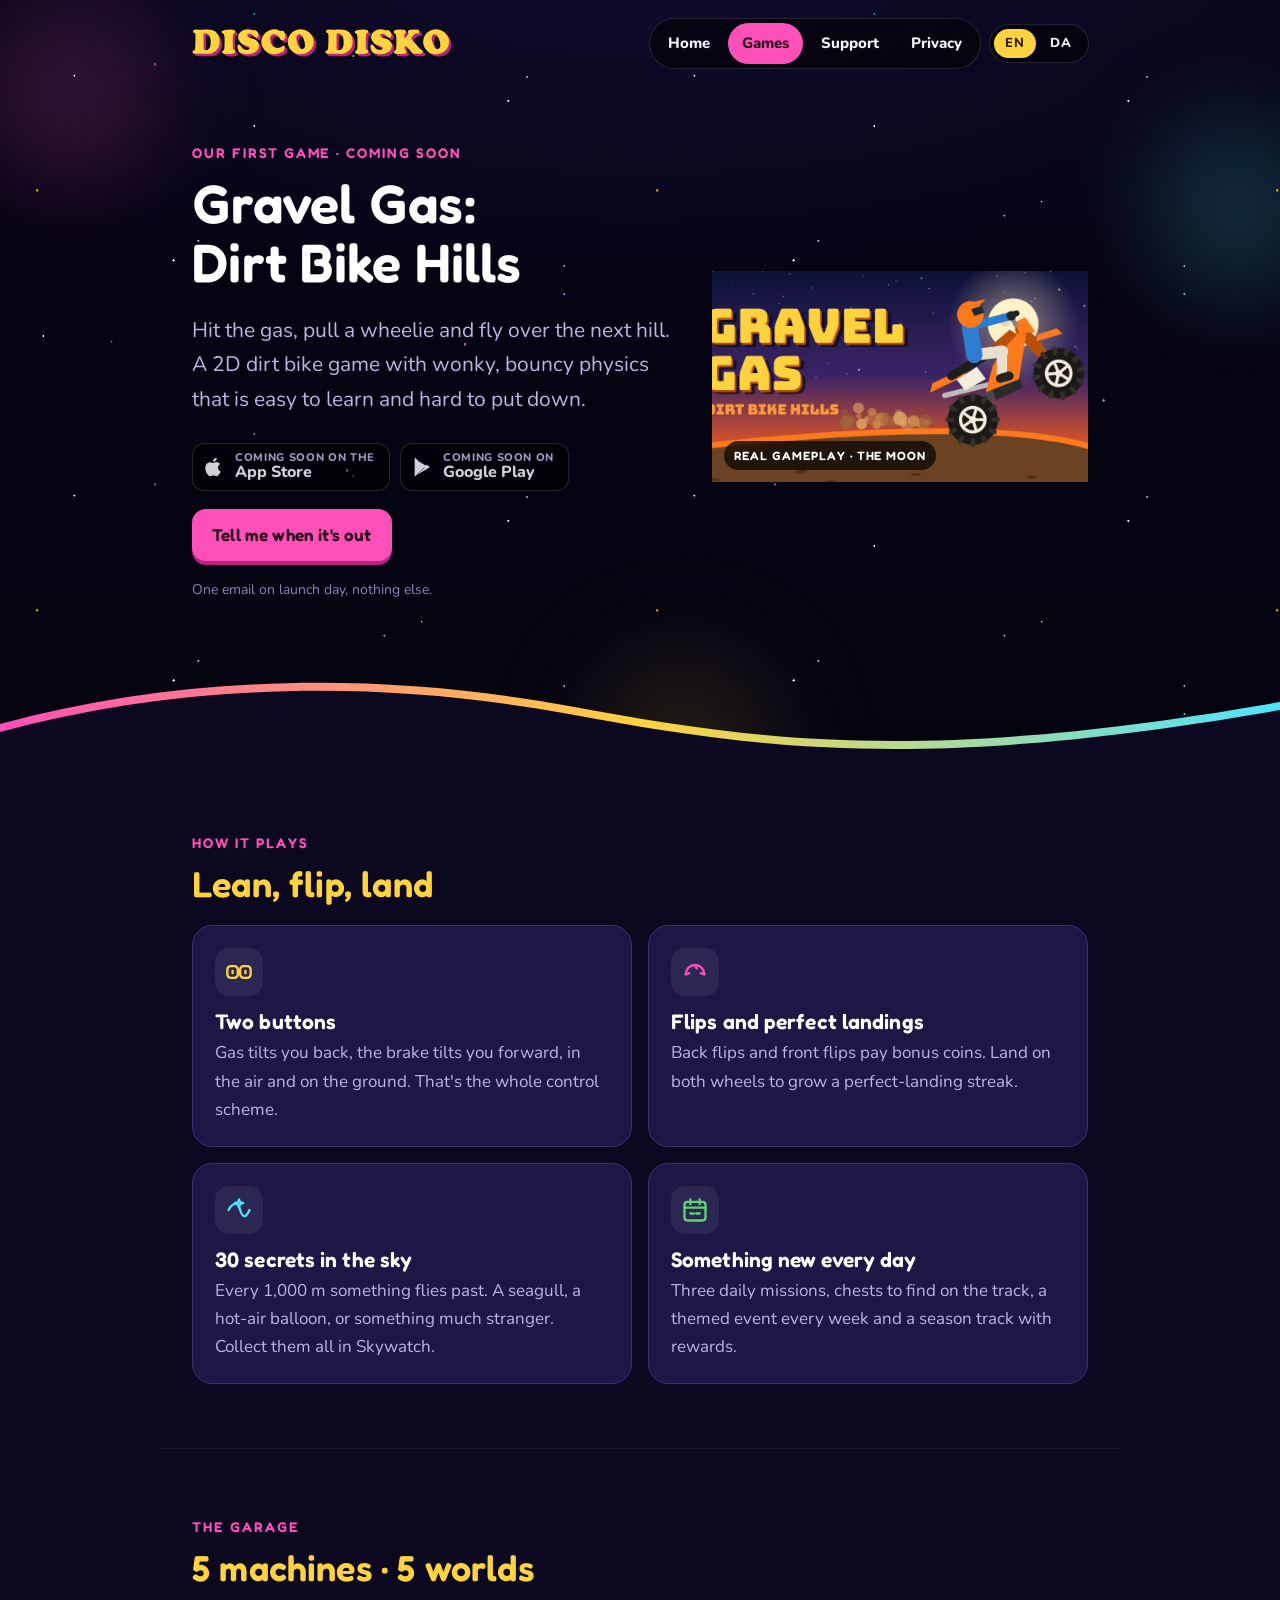
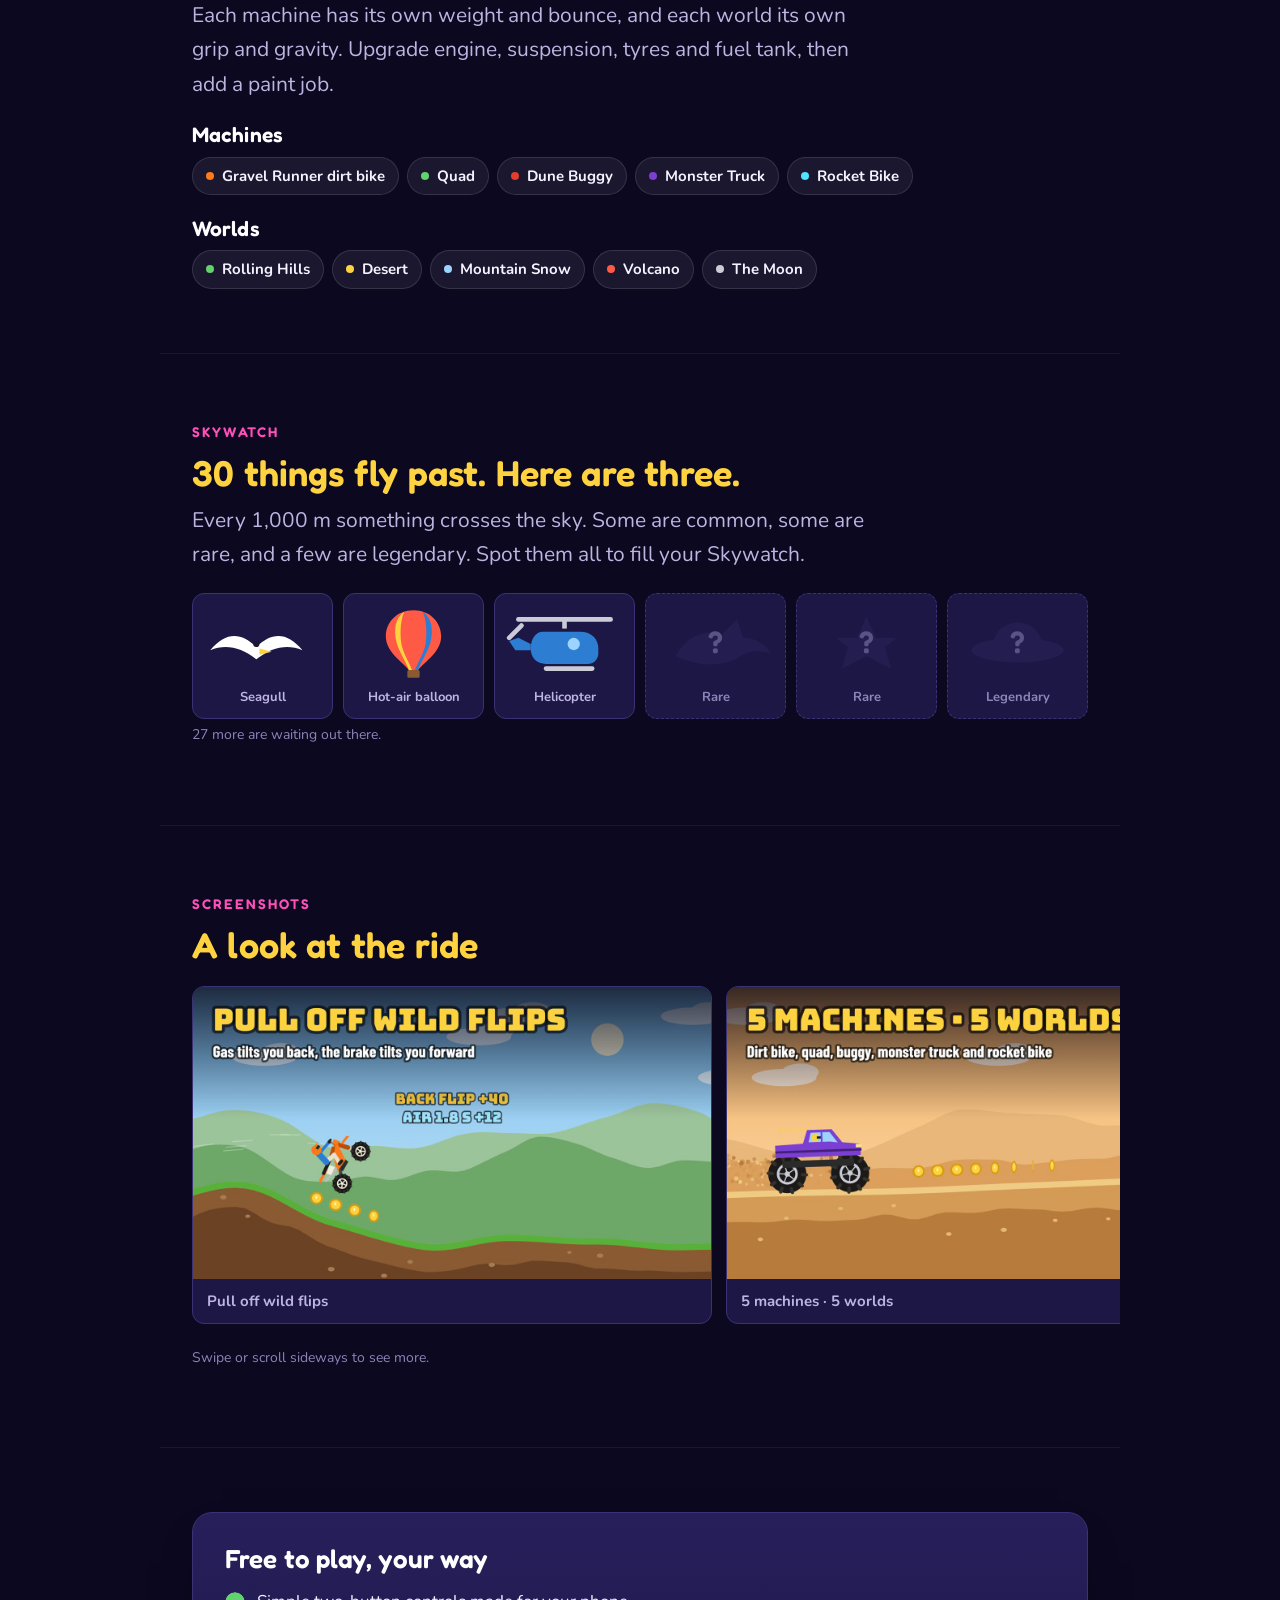
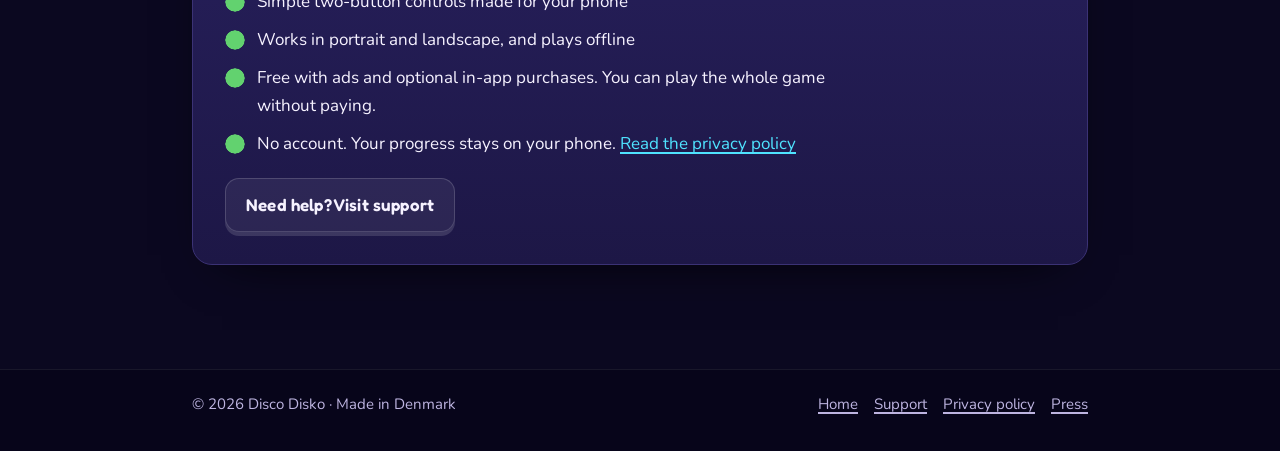
==== gravelgas/index.html @ 2b479f27 "Site: studio-wide Support and Privacy pages listing every game; Gravel Gas pages marked as the game'" ====
<!doctype html>
<html lang="en" class="no-js">
<head>
<meta charset="utf-8">
<meta name="viewport" content="width=device-width,initial-scale=1,viewport-fit=cover">
<title data-en="Gravel Gas: Dirt Bike Hills · Disco Disko" data-da="Grusgas: Motocross på bakker · Disco Disko">Gravel Gas: Dirt Bike Hills · Disco Disko</title>
<meta name="description" content="Gravel Gas is a 2D dirt bike game for phones: wheelies, flips, five machines, five worlds and 30 secrets in the sky. Coming soon to the App Store and Google Play.">
<link rel="canonical" href="https://discodisko.com/gravelgas/">
<link rel="alternate" hreflang="en" href="https://discodisko.com/gravelgas/">
<link rel="alternate" hreflang="da" href="https://discodisko.com/gravelgas/?lang=da">
<link rel="alternate" hreflang="x-default" href="https://discodisko.com/gravelgas/">
<meta name="theme-color" content="#0b0820">
<meta property="og:type" content="website">
<meta property="og:title" content="Gravel Gas: Dirt Bike Hills">
<meta property="og:description" content="Wheelies, flips and wild rides. A 2D dirt bike game for your phone by Disco Disko.">
<meta property="og:image" content="https://discodisko.com/og.jpg">
<meta property="og:image:width" content="1200">
<meta property="og:image:height" content="630">
<meta name="twitter:card" content="summary_large_image">
<meta property="og:url" content="https://discodisko.com/gravelgas/">
<link rel="icon" href="../favicon.svg" type="image/svg+xml">
<link rel="icon" href="../favicon-32.png" sizes="32x32" type="image/png">
<link rel="apple-touch-icon" href="../apple-touch-icon.png">
<link rel="manifest" href="../site.webmanifest">
<link rel="stylesheet" href="../fonts.css?v=20261104A">
<link rel="stylesheet" href="../style.css?v=20261104A">
<script>document.documentElement.className='js'</script>
<script type="application/ld+json">{"@context":"https://schema.org","@type":"VideoGame","name":"Gravel Gas: Dirt Bike Hills","alternateName":"Grusgas: Motocross på bakker","url":"https://discodisko.com/gravelgas/","image":"https://discodisko.com/gravelgas/feature.jpg","description":"A 2D dirt bike game for phones: wheelies, flips, five machines, five worlds and 30 secrets in the sky.","genre":["Racing","Casual"],"gamePlatform":["iOS","Android"],"applicationCategory":"Game","operatingSystem":"iOS, Android","inLanguage":["en","da"],"author":{"@type":"Organization","name":"Disco Disko","url":"https://discodisko.com/"},"offers":{"@type":"Offer","price":"0","priceCurrency":"USD","availability":"https://schema.org/PreOrder"}}</script>
</head>
<body>
<a class="skip" href="#main"><span data-lang-section="en">Skip to content</span><span data-lang-section="da" lang="da">Spring til indhold</span></a>

<header class="sky">
  <div class="spots" aria-hidden="true"><i></i><i></i><i></i></div>
  <div class="top">
    <div class="wrap">
      <a class="brand" href="../"><img src="../logo.svg" alt="Disco Disko" width="729" height="78"></a>
      <div class="navs">
        <nav class="menu" aria-label="Main">
          <a href="../"><span data-lang-section="en">Home</span><span data-lang-section="da" lang="da">Forside</span></a>
          <a href="../#games" aria-current="page"><span data-lang-section="en">Games</span><span data-lang-section="da" lang="da">Spil</span></a>
          <a href="../support/"><span data-lang-section="en">Support</span><span data-lang-section="da" lang="da">Hjælp</span></a>
          <a href="../privacy/"><span data-lang-section="en">Privacy</span><span data-lang-section="da" lang="da">Privatliv</span></a>
        </nav>
        <nav class="lang" aria-label="Language"><a href="#en" data-lang="en" hreflang="en">EN</a><a href="#da" data-lang="da" hreflang="da">DA</a></nav>
      </div>
    </div>
  </div>

  <div class="wrap hero game">
    <div>
      <div data-lang-section="en">
        <span class="kicker">Our first game · coming soon</span>
        <h1>Gravel Gas: Dirt Bike Hills</h1>
        <p class="lead">Hit the gas, pull a wheelie and fly over the next hill. A 2D dirt bike game with wonky, bouncy physics that is easy to learn and hard to put down.</p>
        <div class="stores">
          <!-- When the store pages exist, turn these into links: <a class="store" href="https://apps.apple.com/app/id…"> and
               <a class="store" href="https://play.google.com/store/apps/details?id=…">, and change the small text to "Download on the" / "Get it on". -->
          <span class="store" aria-disabled="true"><svg viewBox="0 0 24 24" aria-hidden="true"><path d="M16.4 12.6c0-2.6 2.1-3.8 2.2-3.9-1.2-1.8-3.1-2-3.7-2-1.6-.2-3.1.9-3.9.9-.8 0-2-.9-3.4-.9-1.7 0-3.3 1-4.2 2.6-1.8 3.1-.5 7.8 1.3 10.3.9 1.2 1.9 2.6 3.2 2.6 1.3-.1 1.8-.8 3.4-.8s2 .8 3.4.8 2.3-1.3 3.1-2.5c1-1.4 1.4-2.8 1.4-2.9-.1 0-2.8-1.1-2.8-4.2zM13.9 5c.7-.9 1.2-2 1-3.2-1 0-2.2.7-2.9 1.5-.6.7-1.2 1.9-1.1 3 1.1.1 2.3-.6 3-1.3z"/></svg><span><small>Coming soon on the</small>App Store</span></span>
          <span class="store" aria-disabled="true"><svg viewBox="0 0 24 24" aria-hidden="true"><path d="M4 2.6v18.8c0 .5.5.8.9.5l9.8-9.4L4.9 2.1c-.4-.3-.9 0-.9.5zm12.4 8.1L6.9 4.9l8.1 7.8-8.1 7.8 9.5-5.8 3.2-1.9c.6-.4.6-1.2 0-1.6l-3.2-1.9z"/></svg><span><small>Coming soon on</small>Google Play</span></span>
        </div>
        <p class="actions" style="margin-top:18px"><a class="btn" href="mailto:contact@discodisko.com?subject=Tell%20me%20when%20Gravel%20Gas%20is%20out&amp;body=Hi%20Disco%20Disko%2C%0A%0APlease%20send%20me%20one%20email%20when%20Gravel%20Gas%20is%20in%20the%20App%20Store%20or%20on%20Google%20Play.%0A%0AI%20play%20on%3A%20iPhone%20%2F%20Android">Tell me when it's out</a></p>
        <p class="hint">One email on launch day, nothing else.</p>
      </div>
      <div data-lang-section="da" lang="da">
        <span class="kicker">Vores første spil · kommer snart</span>
        <h1>Grusgas: Motocross på bakker</h1>
        <p class="lead">Giv gas, træk en wheelie, og flyv over den næste bakke. Et 2D-motocrossspil med skæv, hoppende fysik, der er let at lære og svært at lægge fra sig.</p>
        <div class="stores">
          <span class="store" aria-disabled="true"><svg viewBox="0 0 24 24" aria-hidden="true"><path d="M16.4 12.6c0-2.6 2.1-3.8 2.2-3.9-1.2-1.8-3.1-2-3.7-2-1.6-.2-3.1.9-3.9.9-.8 0-2-.9-3.4-.9-1.7 0-3.3 1-4.2 2.6-1.8 3.1-.5 7.8 1.3 10.3.9 1.2 1.9 2.6 3.2 2.6 1.3-.1 1.8-.8 3.4-.8s2 .8 3.4.8 2.3-1.3 3.1-2.5c1-1.4 1.4-2.8 1.4-2.9-.1 0-2.8-1.1-2.8-4.2zM13.9 5c.7-.9 1.2-2 1-3.2-1 0-2.2.7-2.9 1.5-.6.7-1.2 1.9-1.1 3 1.1.1 2.3-.6 3-1.3z"/></svg><span><small>Kommer snart i</small>App Store</span></span>
          <span class="store" aria-disabled="true"><svg viewBox="0 0 24 24" aria-hidden="true"><path d="M4 2.6v18.8c0 .5.5.8.9.5l9.8-9.4L4.9 2.1c-.4-.3-.9 0-.9.5zm12.4 8.1L6.9 4.9l8.1 7.8-8.1 7.8 9.5-5.8 3.2-1.9c.6-.4.6-1.2 0-1.6l-3.2-1.9z"/></svg><span><small>Kommer snart på</small>Google Play</span></span>
        </div>
        <p class="actions" style="margin-top:18px"><a class="btn" href="mailto:contact@discodisko.com?subject=Giv%20mig%20besked%2C%20n%C3%A5r%20Grusgas%20udkommer&amp;body=Hej%20Disco%20Disko%0A%0ASend%20mig%20gerne%20%C3%A9n%20mail%2C%20n%C3%A5r%20Grusgas%20er%20i%20App%20Store%20eller%20p%C3%A5%20Google%20Play.%0A%0AJeg%20spiller%20p%C3%A5%3A%20iPhone%20%2F%20Android">Giv mig besked, når det udkommer</a></p>
        <p class="hint">Én mail på udgivelsesdagen, ikke andet.</p>
      </div>
    </div>
    <div class="clip">
      <video class="art" autoplay muted loop playsinline preload="metadata" poster="feature.jpg" width="854" height="480" aria-label="Gameplay clip: the dirt bike jumps off a moon crater, does a back flip and lands on both wheels">
        <source src="flip.mp4" type="video/mp4">
        <img class="art" src="feature.jpg" alt="A rider on an orange dirt bike pulls a wheelie over a hill at dusk, with a full moon behind" width="1024" height="500">
      </video>
      <span class="clip-tag"><span data-lang-section="en">Real gameplay · the Moon</span><span data-lang-section="da" lang="da">Rigtigt spil · Månen</span></span>
    </div>
  </div>

  <svg class="hills" viewBox="0 0 1440 120" preserveAspectRatio="none" aria-hidden="true" focusable="false">
    <defs><linearGradient id="rim" x1="0" x2="1"><stop offset="0" stop-color="#ff4fb8"/><stop offset=".5" stop-color="#ffd23f"/><stop offset="1" stop-color="#4fe3ff"/></linearGradient></defs>
    <path d="M0 78C200 30 420 24 640 60S1040 118 1440 56V120H0Z" fill="url(#rim)"/>
    <path d="M0 86C200 38 420 32 640 68S1040 126 1440 64V120H0Z" fill="#0b0820"/>
  </svg>
</header>

<main id="main">
<!-- ===================== ENGLISH ===================== -->
<div data-lang-section="en">
  <section class="block wrap" aria-labelledby="how">
    <span class="kicker">How it plays</span>
    <h2 id="how">Lean, flip, land</h2>
    <div class="grid2">
      <div class="tile">
        <div class="ico" style="color:var(--gold)"><svg viewBox="0 0 24 24" fill="none" stroke="currentColor" stroke-width="2" stroke-linecap="round" stroke-linejoin="round" aria-hidden="true"><rect x="2" y="7" width="9" height="10" rx="3"/><rect x="13" y="7" width="9" height="10" rx="3"/><path d="M6.5 11v2M17.5 11v2"/></svg></div>
        <h3>Two buttons</h3>
        <p>Gas tilts you back, the brake tilts you forward, in the air and on the ground. That's the whole control scheme.</p>
      </div>
      <div class="tile">
        <div class="ico" style="color:var(--pink)"><svg viewBox="0 0 24 24" fill="none" stroke="currentColor" stroke-width="2" stroke-linecap="round" stroke-linejoin="round" aria-hidden="true"><path d="M4 14a8 8 0 1 1 16 0"/><path d="M20 14l-3-1M4 14l3-1"/><path d="M12 6l1.5 3"/></svg></div>
        <h3>Flips and perfect landings</h3>
        <p>Back flips and front flips pay bonus coins. Land on both wheels to grow a perfect-landing streak.</p>
      </div>
      <div class="tile">
        <div class="ico" style="color:var(--cyan)"><svg viewBox="0 0 24 24" fill="none" stroke="currentColor" stroke-width="2" stroke-linecap="round" stroke-linejoin="round" aria-hidden="true"><path d="M3 12c4-7 8-7 10 0s5 7 8 0"/><path d="M12 3l1 2.5L15.5 6 13 7l-1 2.5L11 7 8.5 6 11 5.5z"/></svg></div>
        <h3>30 secrets in the sky</h3>
        <p>Every 1,000 m something flies past. A seagull, a hot-air balloon, or something much stranger. Collect them all in Skywatch.</p>
      </div>
      <div class="tile">
        <div class="ico" style="color:var(--lime)"><svg viewBox="0 0 24 24" fill="none" stroke="currentColor" stroke-width="2" stroke-linecap="round" stroke-linejoin="round" aria-hidden="true"><rect x="3" y="5" width="18" height="16" rx="2.5"/><path d="M3 10h18M8 3v4M16 3v4M8 15h3M13 15h3"/></svg></div>
        <h3>Something new every day</h3>
        <p>Three daily missions, chests to find on the track, a themed event every week and a season track with rewards.</p>
      </div>
    </div>
  </section>

  <section class="block wrap" aria-labelledby="garage">
    <span class="kicker">The garage</span>
    <h2 id="garage">5 machines · 5 worlds</h2>
    <p class="lead" style="margin-top:10px">Each machine has its own weight and bounce, and each world its own grip and gravity. Upgrade engine, suspension, tyres and fuel tank, then add a paint job.</p>
    <h3 style="margin-top:22px">Machines</h3>
    <ul class="chips">
      <li style="--c:var(--orange)">Gravel Runner dirt bike</li><li style="--c:var(--lime)">Quad</li><li style="--c:#e23d2d">Dune Buggy</li><li style="--c:#7b3fd1">Monster Truck</li><li style="--c:var(--cyan)">Rocket Bike</li>
    </ul>
    <h3 style="margin-top:22px">Worlds</h3>
    <ul class="chips">
      <li style="--c:var(--lime)">Rolling Hills</li><li style="--c:var(--gold)">Desert</li><li style="--c:#9cd3ff">Mountain Snow</li><li style="--c:#ff5a46">Volcano</li><li style="--c:#c9ccd6">The Moon</li>
    </ul>
  </section>

  <section class="block wrap" aria-labelledby="skywatch">
    <span class="kicker">Skywatch</span>
    <h2 id="skywatch">30 things fly past. Here are three.</h2>
    <p class="lead" style="margin-top:10px">Every 1,000 m something crosses the sky. Some are common, some are rare, and a few are legendary. Spot them all to fill your Skywatch.</p>
    <div class="sky-row"><div class="sky-card"><svg viewBox="0 0 80 50" aria-hidden="true"><path d="M6 30c10-12 20-12 30-2 10-10 20-10 30 2-10-4-20-2-30 6-10-8-20-10-30-6z" fill="#fff"/><circle cx="36" cy="26" r="2" fill="#1a1733"/><path d="M38 29l8 2-8 2z" fill="#ffd23f"/></svg>Seagull</div><div class="sky-card"><svg viewBox="0 0 80 50" aria-hidden="true"><path d="M40 4c-11 0-18 8-18 17 0 10 10 16 15 22h6c5-6 15-12 15-22 0-9-7-17-18-17z" fill="#ff5a46"/><path d="M34 5c-6 4-7 12-5 20 2 7 6 12 8 18h2c-2-6-6-11-7-18-1-8 0-16 2-20z" fill="#ffd23f"/><path d="M46 5c6 4 7 12 5 20-2 7-6 12-8 18h-2c2-6 6-11 7-18 1-8 0-16-2-20z" fill="#2d7dd2"/><rect x="36" y="43" width="8" height="5" rx="1" fill="#8a5a33"/></svg>Hot-air balloon</div><div class="sky-card"><svg viewBox="0 0 80 50" aria-hidden="true"><path d="M10 10h60" stroke="#c9ccd6" stroke-width="3" stroke-linecap="round"/><path d="M40 10v6" stroke="#c9ccd6" stroke-width="3"/><path d="M26 18h24c8 0 12 5 12 11v3c0 4-3 7-7 7H28c-6 0-10-4-10-10 0-6 3-11 8-11z" fill="#2d7dd2"/><path d="M18 30H8l-4-6 6-2 8 4z" fill="#2d7dd2"/><path d="M4 22l8-8" stroke="#c9ccd6" stroke-width="3" stroke-linecap="round"/><circle cx="46" cy="26" r="4" fill="#9cd3ff"/><path d="M28 42h30" stroke="#c9ccd6" stroke-width="3" stroke-linecap="round"/></svg>Helicopter</div><div class="sky-card locked"><svg viewBox="0 0 80 50" aria-hidden="true"><path d="M14 34c8-14 20-18 30-14l10-10 4 12c8 0 14 4 18 10-8-2-14-2-20 2-8 6-24 8-42 0z" fill="#2a2459"/><text x="40" y="32" text-anchor="middle" font-family="Fredoka,sans-serif" font-weight="600" font-size="20" fill="#8d84b8">?</text></svg>Rare</div><div class="sky-card locked"><svg viewBox="0 0 80 50" aria-hidden="true"><path d="M40 8l6 14h14l-8 6 4 14-16-8-16 8 4-14-8-6h14z" fill="#2a2459"/><text x="40" y="32" text-anchor="middle" font-family="Fredoka,sans-serif" font-weight="600" font-size="20" fill="#8d84b8">?</text></svg>Rare</div><div class="sky-card locked"><svg viewBox="0 0 80 50" aria-hidden="true"><ellipse cx="40" cy="30" rx="30" ry="8" fill="#2a2459"/><path d="M24 28c0-10 8-16 16-16s16 6 16 16z" fill="#2a2459"/><text x="40" y="32" text-anchor="middle" font-family="Fredoka,sans-serif" font-weight="600" font-size="20" fill="#8d84b8">?</text></svg>Legendary</div></div>
    <p class="hint">27 more are waiting out there.</p>
  </section>

  <section class="block wrap" aria-labelledby="shots">
    <span class="kicker">Screenshots</span>
    <h2 id="shots">A look at the ride</h2>
    <div class="gallery" role="region" aria-label="Screenshots from Gravel Gas" tabindex="0">
      <figure><img src="shot-01-flips.jpg" alt="A dirt bike mid back flip over green hills, with the score Back flip +40 and Air 1.8 s +12" width="1280" height="720" loading="lazy"><figcaption>Pull off wild flips</figcaption></figure>
      <figure><img src="shot-02-machines.jpg" alt="A purple monster truck rolls through a sandy desert, collecting a line of gold coins" width="1280" height="720" loading="lazy"><figcaption>5 machines · 5 worlds</figcaption></figure>
      <figure><img src="shot-03-sky.jpg" alt="A golden dragon flies over a night sky above a rider on a teal bike; the text says Golden dragon, legendary, new in Skywatch +500" width="1280" height="720" loading="lazy"><figcaption>30 secrets in the sky</figcaption></figure>
      <figure><img src="shot-04-events.jpg" alt="A red dune buggy drives at night while a witch on a broomstick flies overhead" width="1280" height="720" loading="lazy"><figcaption>A new event every week</figcaption></figure>
      <figure><img src="shot-05-challenges.jpg" alt="A green quad climbs a hill towards a chequered finish flag; the text says Perfect landing ×2 +20" width="1280" height="720" loading="lazy"><figcaption>Earn all the stars</figcaption></figure>
    </div>
    <p class="hint">Swipe or scroll sideways to see more.</p>
  </section>

  <section class="block wrap" aria-labelledby="free">
    <div class="card">
      <h2 id="free" style="color:#fff;font-size:26px">Free to play, your way</h2>
      <ul class="checks">
        <li>Simple two-button controls made for your phone</li>
        <li>Works in portrait and landscape, and plays offline</li>
        <li>Free with ads and optional in-app purchases. You can play the whole game without paying.</li>
        <li>No account. Your progress stays on your phone. <a href="privacy.html">Read the privacy policy</a></li>
      </ul>
      <p style="margin:20px 0 0"><a class="btn ghost" href="support.html">Need help? Visit support</a></p>
    </div>
  </section>
</div>

<!-- ===================== DANSK ===================== -->
<div data-lang-section="da" lang="da">
  <section class="block wrap" aria-labelledby="how-da">
    <span class="kicker">Sådan spiller man</span>
    <h2 id="how-da">Læn, flip, land</h2>
    <div class="grid2">
      <div class="tile">
        <div class="ico" style="color:var(--gold)"><svg viewBox="0 0 24 24" fill="none" stroke="currentColor" stroke-width="2" stroke-linecap="round" stroke-linejoin="round" aria-hidden="true"><rect x="2" y="7" width="9" height="10" rx="3"/><rect x="13" y="7" width="9" height="10" rx="3"/><path d="M6.5 11v2M17.5 11v2"/></svg></div>
        <h3>To knapper</h3>
        <p>Gas vipper dig bagover, bremsen forover, både i luften og på jorden. Det er hele styringen.</p>
      </div>
      <div class="tile">
        <div class="ico" style="color:var(--pink)"><svg viewBox="0 0 24 24" fill="none" stroke="currentColor" stroke-width="2" stroke-linecap="round" stroke-linejoin="round" aria-hidden="true"><path d="M4 14a8 8 0 1 1 16 0"/><path d="M20 14l-3-1M4 14l3-1"/><path d="M12 6l1.5 3"/></svg></div>
        <h3>Flips og perfekte landinger</h3>
        <p>Baglæns og forlæns flips giver bonusmønter. Land på begge hjul, og byg en stime af perfekte landinger.</p>
      </div>
      <div class="tile">
        <div class="ico" style="color:var(--cyan)"><svg viewBox="0 0 24 24" fill="none" stroke="currentColor" stroke-width="2" stroke-linecap="round" stroke-linejoin="round" aria-hidden="true"><path d="M3 12c4-7 8-7 10 0s5 7 8 0"/><path d="M12 3l1 2.5L15.5 6 13 7l-1 2.5L11 7 8.5 6 11 5.5z"/></svg></div>
        <h3>30 hemmeligheder i luften</h3>
        <p>Hver 1.000 m flyver der noget forbi. En måge, en luftballon eller noget meget mærkeligere. Saml dem alle i Luftrummet.</p>
      </div>
      <div class="tile">
        <div class="ico" style="color:var(--lime)"><svg viewBox="0 0 24 24" fill="none" stroke="currentColor" stroke-width="2" stroke-linecap="round" stroke-linejoin="round" aria-hidden="true"><rect x="3" y="5" width="18" height="16" rx="2.5"/><path d="M3 10h18M8 3v4M16 3v4M8 15h3M13 15h3"/></svg></div>
        <h3>Noget nyt hver dag</h3>
        <p>Tre daglige opgaver, kister at finde på banen, et nyt tema-event hver uge og en sæsonbane med belønninger.</p>
      </div>
    </div>
  </section>

  <section class="block wrap" aria-labelledby="garage-da">
    <span class="kicker">Garagen</span>
    <h2 id="garage-da">5 maskiner · 5 verdener</h2>
    <p class="lead" style="margin-top:10px">Hver maskine har sin egen vægt og sit eget hop, og hver verden sit eget greb og sin egen tyngdekraft. Opgrader motor, affjedring, dæk og tank, og giv den ny lak.</p>
    <h3 style="margin-top:22px">Maskiner</h3>
    <ul class="chips">
      <li style="--c:var(--orange)">Grusløber-crosseren</li><li style="--c:var(--lime)">Firhjuler</li><li style="--c:#e23d2d">Klitbuggy</li><li style="--c:#7b3fd1">Monstertruck</li><li style="--c:var(--cyan)">Raketcykel</li>
    </ul>
    <h3 style="margin-top:22px">Verdener</h3>
    <ul class="chips">
      <li style="--c:var(--lime)">Bakkeland</li><li style="--c:var(--gold)">Ørken</li><li style="--c:#9cd3ff">Fjeldsne</li><li style="--c:#ff5a46">Vulkan</li><li style="--c:#c9ccd6">Månen</li>
    </ul>
  </section>

  <section class="block wrap" aria-labelledby="skywatch-da">
    <span class="kicker">Luftrummet</span>
    <h2 id="skywatch-da">30 ting flyver forbi. Her er tre.</h2>
    <p class="lead" style="margin-top:10px">Hver 1.000 m krydser noget himlen. Nogle er almindelige, nogle er sjældne, og enkelte er legendariske. Spot dem alle, og fyld dit Luftrum.</p>
    <div class="sky-row"><div class="sky-card"><svg viewBox="0 0 80 50" aria-hidden="true"><path d="M6 30c10-12 20-12 30-2 10-10 20-10 30 2-10-4-20-2-30 6-10-8-20-10-30-6z" fill="#fff"/><circle cx="36" cy="26" r="2" fill="#1a1733"/><path d="M38 29l8 2-8 2z" fill="#ffd23f"/></svg>Måge</div><div class="sky-card"><svg viewBox="0 0 80 50" aria-hidden="true"><path d="M40 4c-11 0-18 8-18 17 0 10 10 16 15 22h6c5-6 15-12 15-22 0-9-7-17-18-17z" fill="#ff5a46"/><path d="M34 5c-6 4-7 12-5 20 2 7 6 12 8 18h2c-2-6-6-11-7-18-1-8 0-16 2-20z" fill="#ffd23f"/><path d="M46 5c6 4 7 12 5 20-2 7-6 12-8 18h-2c2-6 6-11 7-18 1-8 0-16-2-20z" fill="#2d7dd2"/><rect x="36" y="43" width="8" height="5" rx="1" fill="#8a5a33"/></svg>Luftballon</div><div class="sky-card"><svg viewBox="0 0 80 50" aria-hidden="true"><path d="M10 10h60" stroke="#c9ccd6" stroke-width="3" stroke-linecap="round"/><path d="M40 10v6" stroke="#c9ccd6" stroke-width="3"/><path d="M26 18h24c8 0 12 5 12 11v3c0 4-3 7-7 7H28c-6 0-10-4-10-10 0-6 3-11 8-11z" fill="#2d7dd2"/><path d="M18 30H8l-4-6 6-2 8 4z" fill="#2d7dd2"/><path d="M4 22l8-8" stroke="#c9ccd6" stroke-width="3" stroke-linecap="round"/><circle cx="46" cy="26" r="4" fill="#9cd3ff"/><path d="M28 42h30" stroke="#c9ccd6" stroke-width="3" stroke-linecap="round"/></svg>Helikopter</div><div class="sky-card locked"><svg viewBox="0 0 80 50" aria-hidden="true"><path d="M14 34c8-14 20-18 30-14l10-10 4 12c8 0 14 4 18 10-8-2-14-2-20 2-8 6-24 8-42 0z" fill="#2a2459"/><text x="40" y="32" text-anchor="middle" font-family="Fredoka,sans-serif" font-weight="600" font-size="20" fill="#8d84b8">?</text></svg>Sjælden</div><div class="sky-card locked"><svg viewBox="0 0 80 50" aria-hidden="true"><path d="M40 8l6 14h14l-8 6 4 14-16-8-16 8 4-14-8-6h14z" fill="#2a2459"/><text x="40" y="32" text-anchor="middle" font-family="Fredoka,sans-serif" font-weight="600" font-size="20" fill="#8d84b8">?</text></svg>Sjælden</div><div class="sky-card locked"><svg viewBox="0 0 80 50" aria-hidden="true"><ellipse cx="40" cy="30" rx="30" ry="8" fill="#2a2459"/><path d="M24 28c0-10 8-16 16-16s16 6 16 16z" fill="#2a2459"/><text x="40" y="32" text-anchor="middle" font-family="Fredoka,sans-serif" font-weight="600" font-size="20" fill="#8d84b8">?</text></svg>Legendarisk</div></div>
    <p class="hint">27 til venter derude.</p>
  </section>

  <section class="block wrap" aria-labelledby="shots-da">
    <span class="kicker">Skærmbilleder</span>
    <h2 id="shots-da">Et kig på turen</h2>
    <div class="gallery" role="region" aria-label="Skærmbilleder fra Grusgas" tabindex="0">
      <figure><img src="shot-01-flips.jpg" alt="En crosser midt i et baglæns flip over grønne bakker, med teksten Back flip +40 og Air 1.8 s +12" width="1280" height="720" loading="lazy"><figcaption>Lav vilde flips</figcaption></figure>
      <figure><img src="shot-02-machines.jpg" alt="En lilla monstertruck kører gennem en sandørken og samler en række guldmønter" width="1280" height="720" loading="lazy"><figcaption>5 maskiner · 5 verdener</figcaption></figure>
      <figure><img src="shot-03-sky.jpg" alt="En gylden drage flyver over nattehimlen over en kører på en turkis cykel; teksten siger Golden dragon, legendary, new in Skywatch +500" width="1280" height="720" loading="lazy"><figcaption>30 hemmeligheder i luften</figcaption></figure>
      <figure><img src="shot-04-events.jpg" alt="En rød klitbuggy kører om natten, mens en heks på en kost flyver forbi ovenover" width="1280" height="720" loading="lazy"><figcaption>Nyt event hver uge</figcaption></figure>
      <figure><img src="shot-05-challenges.jpg" alt="En grøn firhjuler kører op ad en bakke mod et ternet målflag; teksten siger Perfect landing ×2 +20" width="1280" height="720" loading="lazy"><figcaption>Tag alle stjernerne</figcaption></figure>
    </div>
    <p class="hint">Swipe eller rul til siden for at se mere.</p>
  </section>

  <section class="block wrap" aria-labelledby="free-da">
    <div class="card">
      <h2 id="free-da" style="color:#fff;font-size:26px">Gratis, på din måde</h2>
      <ul class="checks">
        <li>Enkel styring med to knapper, lavet til din telefon</li>
        <li>Virker på højkant og på tværs, og kan spilles offline</li>
        <li>Gratis med reklamer og valgfri køb i appen. Du kan spille hele spillet uden at betale.</li>
        <li>Ingen konto. Din fremgang bliver på din telefon. <a href="privacy.html">Læs privatlivspolitikken</a></li>
      </ul>
      <p style="margin:20px 0 0"><a class="btn ghost" href="support.html">Brug for hjælp? Gå til hjælp</a></p>
    </div>
  </section>
</div>
</main>

<footer>
  <div class="wrap">
    <span>© 2026 Disco Disko · <span data-lang-section="en">Made in Denmark</span><span data-lang-section="da" lang="da">Lavet i Danmark</span></span>
    <nav aria-label="Footer"><a href="../"><span data-lang-section="en">Home</span><span data-lang-section="da" lang="da">Forside</span></a><a href="../support/"><span data-lang-section="en">Support</span><span data-lang-section="da" lang="da">Hjælp</span></a><a href="../privacy/"><span data-lang-section="en">Privacy policy</span><span data-lang-section="da" lang="da">Privatlivspolitik</span></a><a href="../press/"><span data-lang-section="en">Press</span><span data-lang-section="da" lang="da">Presse</span></a></nav>
  </div>
</footer>
<script src="../site.js?v=20261104A"></script>
</body>
</html>
---- fonts.css ----
/* Fonts served from this site (no request to Google). Both are SIL Open Font License, from Google Fonts.
   Fredoka (headings, weight 600) and Nunito (body, variable weight 200-1000). Latin subset covers Danish letters. */
@font-face{font-family:'Fredoka';font-style:normal;font-weight:600;font-display:swap;src:url(fonts/fredoka-latin.woff2) format('woff2');unicode-range:U+0000-00FF,U+0131,U+0152-0153,U+02BB-02BC,U+02C6,U+02DA,U+02DC,U+0304,U+0308,U+0329,U+2000-206F,U+20AC,U+2122,U+2191,U+2193,U+2212,U+2215,U+FEFF,U+FFFD}
@font-face{font-family:'Nunito';font-style:normal;font-weight:200 1000;font-display:swap;src:url(fonts/nunito-latin.woff2) format('woff2');unicode-range:U+0000-00FF,U+0131,U+0152-0153,U+02BB-02BC,U+02C6,U+02DA,U+02DC,U+0304,U+0308,U+0329,U+2000-206F,U+20AC,U+2122,U+2191,U+2193,U+2212,U+2215,U+FEFF,U+FFFD}
---- style.css ----
/* Disco Disko studio site
   One static stylesheet for every page. Night-sky disco look on top, calm readable
   content below. No build step, no tracking. Everything animated respects
   prefers-reduced-motion at the bottom of the file. */

:root{
  --night:#0b0820; --deep:#15103a; --panel:#1d1746; --panel-2:#261f5a; --line:#3b3275;
  --text:#f6f2ff; --muted:#bdb4e0; --faint:#8d84b8;
  --pink:#ff4fb8; --pink-deep:#b8237f; --gold:#ffd23f; --gold-deep:#b98a00;
  --cyan:#4fe3ff; --orange:#ff7a1a; --lime:#62d26f;
  --display:'Fredoka','Arial Rounded MT Bold','Trebuchet MS',system-ui,sans-serif;
  --body:'Nunito',system-ui,-apple-system,'Segoe UI',Roboto,sans-serif;
  --radius:20px; --radius-s:12px;
  --pad:clamp(18px,4vw,32px);
  color-scheme:dark;
}
*{box-sizing:border-box}
html{scroll-behavior:smooth;-webkit-text-size-adjust:100%}
html,body{margin:0;overflow-x:clip}
body{background:var(--night);color:var(--text);font:400 17px/1.65 var(--body);min-height:100dvh;display:flex;flex-direction:column}
main{flex:1}
img,svg{max-width:100%}
a{color:var(--cyan);text-decoration-thickness:1.5px;text-underline-offset:3px}
a:hover{color:#fff}
:focus-visible{outline:3px solid var(--gold);outline-offset:3px;border-radius:6px}
.wrap{width:100%;max-width:960px;margin:0 auto;padding-left:max(var(--pad),env(safe-area-inset-left,0px));padding-right:max(var(--pad),env(safe-area-inset-right,0px))}
.skip{position:absolute;left:12px;top:-60px;background:var(--gold);color:#1a1200;padding:8px 14px;border-radius:10px;font-weight:800;z-index:50}
.skip:focus{top:12px}

/* ---------- type ---------- */
h1,h2,h3{font-family:var(--display);font-weight:600;line-height:1.1;text-wrap:balance;letter-spacing:.005em;margin:0}
h1{font-size:clamp(34px,6vw,54px);color:#fff}
h2{font-size:clamp(26px,4vw,36px);color:var(--gold)}
h3{font-size:21px;color:#fff}
p,li{max-width:66ch}
p{margin:0 0 1em}
.lead{font-size:clamp(18px,2.4vw,21px);color:var(--muted);max-width:52ch}
.muted{color:var(--muted)}
.kicker{display:inline-block;font-family:var(--display);font-weight:600;font-size:14px;letter-spacing:.14em;text-transform:uppercase;color:var(--pink);margin-bottom:10px}
b,strong{font-weight:800}

/* ---------- header / nav ---------- */
.top{position:relative;z-index:3}
.top .wrap{display:flex;align-items:center;justify-content:space-between;gap:14px;padding-top:18px;padding-bottom:6px;flex-wrap:wrap}
.brand{display:inline-flex;align-items:center;text-decoration:none}
.brand img{display:block;width:clamp(170px,36vw,260px);height:auto;filter:drop-shadow(0 3px 0 #0006)}
.navs{display:flex;align-items:center;gap:8px;flex-wrap:wrap;justify-content:center}
.top .lang{margin:0;background:#0008;border-color:#ffffff22;backdrop-filter:blur(8px)}
.top .lang a{padding:8px 11px;font-size:13px;letter-spacing:.06em}
nav.menu{display:flex;gap:4px;background:#0008;border:1px solid #ffffff22;border-radius:999px;padding:4px;backdrop-filter:blur(8px)}
nav.menu a{color:var(--text);text-decoration:none;font-weight:800;font-size:15px;padding:8px 14px;border-radius:999px;white-space:nowrap}
nav.menu a:hover{background:#ffffff14}
nav.menu a[aria-current=page]{background:var(--pink);color:#2a0719}
@media (max-width:520px){
  .top .wrap{justify-content:center}
  .navs{width:100%}
  nav.menu{flex:1;justify-content:center}
  nav.menu a{padding:8px 12px;font-size:14px}
}

/* ---------- disco sky hero ---------- */
.sky{position:relative;overflow:hidden;isolation:isolate;
  background:
    radial-gradient(1200px 500px at 50% -10%,#130c2e 0,#0a0720 45%,transparent 75%),
    linear-gradient(180deg,#060414 0,#040310 100%)}
/* two layers of stars that twinkle out of phase */
.sky::before,.sky::after{content:"";position:absolute;inset:0;z-index:-1;pointer-events:none;
  background-image:
    radial-gradient(1.2px 1.2px at 12% 18%,#fff 60%,transparent 100%),
    radial-gradient(1.4px 1.4px at 28% 62%,#fff 60%,transparent 100%),
    radial-gradient(1px 1px at 41% 30%,#fff 60%,transparent 100%),
    radial-gradient(1.6px 1.6px at 56% 12%,#ffd23f 60%,transparent 100%),
    radial-gradient(1px 1px at 68% 48%,#fff 60%,transparent 100%),
    radial-gradient(1.3px 1.3px at 82% 24%,#fff 60%,transparent 100%),
    radial-gradient(1px 1px at 91% 70%,#4fe3ff 60%,transparent 100%),
    radial-gradient(1.2px 1.2px at 7% 80%,#fff 60%,transparent 100%),
    radial-gradient(1px 1px at 35% 85%,#fff 60%,transparent 100%),
    radial-gradient(1.5px 1.5px at 75% 82%,#ff4fb8 60%,transparent 100%);
  background-size:620px 420px;animation:twinkle 5s ease-in-out infinite}
.sky::after{background-position:310px 140px;animation-delay:-2.5s;opacity:.7}
@keyframes twinkle{0%,100%{opacity:.8}50%{opacity:1}}
/* light spots thrown by the mirror ball */
.spots{position:absolute;inset:0;z-index:-1;pointer-events:none;overflow:hidden}
.spots i{position:absolute;width:38vmin;height:38vmin;min-width:220px;min-height:220px;border-radius:50%;filter:blur(28px);opacity:.2;mix-blend-mode:screen}
.spots i:nth-child(1){background:radial-gradient(circle,#ff4fb8 0,transparent 60%);left:-8%;top:-10%;animation:drift1 18s ease-in-out infinite alternate}
.spots i:nth-child(2){background:radial-gradient(circle,#4fe3ff 0,transparent 60%);right:-10%;top:5%;animation:drift2 22s ease-in-out infinite alternate}
.spots i:nth-child(3){background:radial-gradient(circle,#ffd23f 0,transparent 60%);left:40%;bottom:-20%;animation:drift3 26s ease-in-out infinite alternate;opacity:.14}
@keyframes drift1{to{transform:translate(45vw,30vh)}}
@keyframes drift2{to{transform:translate(-40vw,25vh)}}
@keyframes drift3{to{transform:translate(-30vw,-30vh)}}

.hero{position:relative;z-index:1;display:grid;grid-template-columns:1fr auto;gap:24px 40px;align-items:center;padding-top:clamp(28px,6vw,64px);padding-bottom:clamp(90px,14vw,150px)}
.hero h1{margin:0}
.hero.game{grid-template-columns:minmax(0,1.15fr) minmax(0,.9fr)}
@media (max-width:700px){.hero.game{grid-template-columns:1fr}.hero.game .art{max-width:420px}}
.hero .logo-big{display:block;width:min(100%,560px);height:auto;filter:drop-shadow(0 6px 0 #0007) drop-shadow(0 0 30px #ff4fb84d)}
.hero .lead{margin:20px 0 26px}
.actions{display:flex;gap:12px;flex-wrap:wrap;align-items:center}
@media (max-width:700px){
  .hero{grid-template-columns:1fr;text-align:center;justify-items:center}
  .hero .lead{margin-inline:auto}
  .actions{justify-content:center}
  .hero .disco{order:-1}
}

/* mirror ball built from gradients; it hangs from the top edge */
.disco{position:relative;width:clamp(210px,34vw,330px);aspect-ratio:320/340;flex:none;margin-top:0}
/* the chain: one repeating link from the top of the sky down to the mount on the ball */
.disco::before{content:"";position:absolute;left:50%;bottom:75.9%;width:12px;height:1400px;transform:translateX(-50%);background:url("data:image/svg+xml,%3Csvg xmlns=%27http://www.w3.org/2000/svg%27 viewBox=%270 0 12 14%27%3E%3Cellipse cx=%276%27 cy=%277%27 rx=%273.3%27 ry=%276%27 fill=%27none%27 stroke=%27%23c9ccd6%27 stroke-width=%272.2%27/%3E%3C/svg%3E") center bottom/12px 14px repeat-y;z-index:-1}
.ball{position:absolute;inset:0;filter:drop-shadow(0 0 22px #ff4fb84d)}
.ball img,.ball svg{display:block;width:100%;height:100%;overflow:visible}
@keyframes spin{to{transform:rotate(360deg)}}
@keyframes sway{0%,100%{transform:rotate(-2.5deg)}50%{transform:rotate(2.5deg)}}
/* small sparkles that float around the ball */
.disco .spark{position:absolute;width:8px;height:8px;color:#fff;animation:blink 3.2s ease-in-out infinite}
.disco .spark:nth-child(4){display:none}
.disco .spark::before,.disco .spark::after{content:"";position:absolute;inset:0;background:currentColor;border-radius:2px;transform:scaleX(.28)}
.disco .spark::after{transform:scaleY(.28)}
.disco .spark:nth-child(2){left:8%;top:38%;color:var(--gold)}
.disco .spark:nth-child(3){right:6%;top:30%;animation-delay:-.9s;color:var(--cyan)}
.disco .spark:nth-child(4){right:12%;bottom:12%;animation-delay:-1.7s;color:var(--pink)}
@keyframes blink{0%,100%{opacity:0;transform:scale(.5)}50%{opacity:.7;transform:scale(1)}}

/* stage set: lamps and fog (front page and 404) */
.stage{position:absolute;inset:0;z-index:0;pointer-events:none;overflow:hidden}
.fog{position:absolute;left:0;bottom:0;width:100%;height:52%;opacity:.42}
.fog .f1{animation:fogdrift 70s linear infinite alternate}
.fog .f2{animation:fogdrift2 95s linear infinite alternate}
@keyframes fogdrift{to{transform:translateX(-1200px)}}
@keyframes fogdrift2{to{transform:translateX(1200px)}}
.lamp{position:absolute;top:68px;left:-4px;width:min(78vw,640px);height:auto;overflow:visible}
.lamp-r{left:auto;right:-4px;transform:scaleX(-1)}
.lamp .swivel{transform-origin:60px 60px;animation:sweep var(--dur) ease-in-out infinite alternate;animation-delay:var(--delay)}
@keyframes sweep{from{transform:rotate(2deg)}to{transform:rotate(42deg)}}
.lamp .beam{filter:blur(1.5px)}
@media (max-width:700px){.lamp{top:118px;width:92vw}.fog{height:40%}}

/* hills at the bottom of the hero, coloured like the page so the sky "lands" */
.hills{position:absolute;left:0;right:0;bottom:-1px;width:100%;height:clamp(60px,10vw,120px);display:block;z-index:2}

/* ---------- buttons & badges ---------- */
.btn{display:inline-flex;align-items:center;gap:8px;font-family:var(--display);font-weight:600;font-size:17px;letter-spacing:.01em;text-decoration:none;padding:12px 20px;border-radius:14px;border:0;cursor:pointer;
  background:var(--pink);color:#2a0719;box-shadow:0 4px 0 var(--pink-deep);transition:transform .12s,box-shadow .12s}
.btn:hover{color:#2a0719;transform:translateY(-2px);box-shadow:0 6px 0 var(--pink-deep)}
.btn:active{transform:translateY(2px);box-shadow:0 2px 0 var(--pink-deep)}
.btn.gold{background:var(--gold);color:#2b1d00;box-shadow:0 4px 0 var(--gold-deep)}
.btn.gold:hover{color:#2b1d00;box-shadow:0 6px 0 var(--gold-deep)}
.btn.ghost{background:#ffffff10;color:var(--text);box-shadow:0 4px 0 #ffffff22;border:1px solid #ffffff2a}
.btn.ghost:hover{color:#fff;box-shadow:0 6px 0 #ffffff22}
.tag{display:inline-flex;align-items:center;gap:6px;font-family:var(--display);font-weight:600;font-size:13px;letter-spacing:.08em;text-transform:uppercase;background:var(--cyan);color:#06242b;border-radius:999px;padding:4px 11px;vertical-align:middle}
.sticker{position:absolute;top:-14px;right:-8px;transform:rotate(7deg);font-family:var(--display);font-weight:600;font-size:14px;letter-spacing:.08em;text-transform:uppercase;background:var(--gold);color:#2b1d00;padding:6px 12px;border-radius:8px;box-shadow:0 3px 0 var(--gold-deep)}
.stores{display:flex;flex-wrap:wrap;gap:10px;margin:18px 0 0}
.store{display:inline-flex;align-items:center;gap:10px;background:#000000a6;border:1px solid #ffffff2a;border-radius:12px;padding:8px 14px 8px 10px;color:var(--text);text-decoration:none;line-height:1.1;min-height:48px}
.store svg{width:22px;height:22px;flex:none;fill:currentColor}
.store small{display:block;font-size:11px;letter-spacing:.06em;text-transform:uppercase;color:var(--muted)}
.store span{font-weight:800;font-size:16px}
.store[aria-disabled=true]{opacity:.85}

/* ---------- content blocks ---------- */
section.block{padding-block:clamp(36px,6vw,64px)}
section.block + section.block{border-top:1px solid #ffffff10}
.card{position:relative;background:linear-gradient(180deg,var(--panel-2),var(--panel));border:1px solid var(--line);border-radius:var(--radius);padding:var(--pad);box-shadow:0 20px 50px -30px #000}
.feature{display:grid;grid-template-columns:1.1fr 1fr;gap:clamp(18px,3vw,32px);align-items:center}
.feature .art{display:block;width:100%;height:auto;border-radius:var(--radius-s);box-shadow:0 10px 40px -10px #000c}
.feature h2{color:#fff;font-size:clamp(26px,3.6vw,34px);margin-bottom:6px}
.feature .sub{color:var(--gold);font-family:var(--display);font-weight:600;font-size:17px;margin-bottom:12px}
@media (max-width:700px){.feature{grid-template-columns:1fr}}
.grid3{display:grid;grid-template-columns:repeat(3,1fr);gap:16px;margin-top:22px}
.grid2{display:grid;grid-template-columns:repeat(2,1fr);gap:16px;margin-top:22px}
@media (max-width:760px){.grid3{grid-template-columns:1fr}.grid2{grid-template-columns:1fr}}
.tile{background:var(--panel);border:1px solid var(--line);border-radius:var(--radius);padding:22px}
.tile .ico{width:48px;height:48px;border-radius:14px;display:grid;place-items:center;margin-bottom:14px;background:#ffffff10}
.tile .ico svg{width:28px;height:28px}
.tile h3{margin-bottom:6px}
.tile p{margin:0;color:var(--muted)}
.chips{display:flex;flex-wrap:wrap;gap:8px;margin:10px 0 0;padding:0;list-style:none}
.chips li{background:#ffffff10;border:1px solid #ffffff1f;border-radius:999px;padding:6px 13px;font-weight:700;font-size:15px}
.chips li::before{content:"";display:inline-block;width:8px;height:8px;border-radius:50%;background:var(--c,var(--pink));margin-right:8px;vertical-align:1px}
.checks{list-style:none;padding:0;margin:14px 0 0;display:grid;gap:10px}
.checks li{position:relative;padding-left:32px}
.checks li::before{content:"";position:absolute;left:0;top:4px;width:20px;height:20px;border-radius:50%;background:var(--lime);
  -webkit-mask:url("data:image/svg+xml,%3Csvg xmlns='http://www.w3.org/2000/svg' viewBox='0 0 20 20'%3E%3Ccircle cx='10' cy='10' r='10' fill='%23000'/%3E%3Cpath d='M5.5 10.5l3 3 6-6' stroke='%23fff' stroke-width='2.2' fill='none' stroke-linecap='round' stroke-linejoin='round'/%3E%3C/svg%3E") center/contain no-repeat;
  mask:url("data:image/svg+xml,%3Csvg xmlns='http://www.w3.org/2000/svg' viewBox='0 0 20 20'%3E%3Ccircle cx='10' cy='10' r='10' fill='%23000'/%3E%3Cpath d='M5.5 10.5l3 3 6-6' stroke='%23fff' stroke-width='2.2' fill='none' stroke-linecap='round' stroke-linejoin='round'/%3E%3C/svg%3E") center/contain no-repeat}
.about{display:grid;grid-template-columns:1fr 1fr;gap:clamp(20px,4vw,48px);align-items:start}
@media (max-width:760px){.about{grid-template-columns:1fr}}
.wordplay{font-family:var(--display);font-weight:600;font-size:clamp(21px,2.6vw,27px);line-height:1.3;margin:0 0 12px;max-width:none}
.wordplay .a{color:var(--pink)}
.wordplay .b{color:var(--gold)}
.wordplay .strike{text-decoration:line-through;text-decoration-color:var(--pink);text-decoration-thickness:3px;color:var(--faint);white-space:nowrap}
.person{display:grid;grid-template-columns:120px 1fr;gap:22px;align-items:start}
.person .avatar{width:120px;height:120px;border-radius:50%;box-shadow:0 0 0 4px #ffffff14,0 14px 30px -10px #000}
@media (max-width:600px){.person{grid-template-columns:1fr;justify-items:center;text-align:center}.person p{max-width:none}}
.clip{position:relative}
.clip video{display:block;width:100%;height:auto;aspect-ratio:16/9;background:#06051a;object-fit:cover}
.clip-tag{position:absolute;left:12px;bottom:12px;font-family:var(--display);font-weight:600;font-size:12px;letter-spacing:.08em;text-transform:uppercase;background:#000000b0;color:#fff;padding:5px 10px;border-radius:999px;backdrop-filter:blur(6px)}
.contact{display:flex;flex-wrap:wrap;align-items:center;justify-content:space-between;gap:16px}
.contact a.mail{font-family:var(--display);font-weight:600;font-size:clamp(18px,2.6vw,24px);color:var(--gold);word-break:break-all}

/* ---------- screenshot gallery ---------- */
.gallery{display:grid;grid-auto-flow:column;grid-auto-columns:min(82%,520px);gap:14px;overflow-x:auto;overscroll-behavior-x:contain;scroll-snap-type:x mandatory;padding:4px var(--pad) 18px;margin:18px calc(-1*var(--pad)) 0;scrollbar-width:thin;scrollbar-color:var(--line) transparent}
.gallery figure{margin:0;scroll-snap-align:center;background:var(--panel);border:1px solid var(--line);border-radius:var(--radius-s);overflow:hidden}
.gallery img{display:block;width:100%;height:auto;aspect-ratio:16/9;object-fit:cover}
.gallery figcaption{padding:10px 14px;font-weight:700;font-size:15px;color:var(--muted)}
@media (min-width:900px){.gallery{grid-auto-columns:min(60%,520px)}}
.hint{font-size:14px;color:var(--faint);margin-top:4px}

/* ---------- legal / support pages ---------- */
.crumb{position:relative;z-index:1;display:flex;align-items:center;gap:14px;padding-top:26px;padding-bottom:clamp(70px,11vw,110px)}
.crumb img{width:56px;height:56px;border-radius:14px;flex:none;box-shadow:0 6px 20px -6px #000}
.sheet{max-width:760px;margin:0 auto}
.sheet h1{font-size:clamp(30px,5vw,44px);margin-bottom:6px}
.sheet h2{font-size:22px;color:var(--gold);margin:34px 0 8px}
.sheet h3{font-size:18px;margin:26px 0 6px;color:#fff}
.sheet ul{padding-left:22px}
.sheet li{margin-bottom:6px}
.sheet .meta{color:var(--faint);font-size:15px;margin-bottom:22px}
.sheet .intro{font-size:18px;color:var(--muted)}
.lang{display:inline-flex;gap:4px;background:var(--panel);border:1px solid var(--line);border-radius:999px;padding:4px;margin:0 0 26px}
.lang a,.lang button{appearance:none;background:none;border:0;font:800 15px/1 var(--body);color:var(--text);padding:9px 16px;border-radius:999px;cursor:pointer;text-decoration:none}
.lang [aria-pressed=true],.lang a[aria-current=true]{background:var(--gold);color:#2b1d00}
.js [data-lang-section][hidden]{display:none}
.no-js .langdiv{margin:40px 0;border:0;border-top:2px dashed var(--line)}
.js .langdiv{display:none}
.faq{display:grid;gap:10px;margin-top:8px}
.faq details{background:var(--panel);border:1px solid var(--line);border-radius:14px;padding:0 18px}
.faq summary{cursor:pointer;font-weight:800;padding:14px 0;list-style:none;display:flex;justify-content:space-between;gap:12px;align-items:center}
.faq summary::-webkit-details-marker{display:none}
.faq summary::after{content:"+";font-family:var(--display);font-size:22px;color:var(--pink);flex:none;transition:transform .2s}
.faq details[open] summary::after{transform:rotate(45deg)}
.faq details p{margin:0 0 14px}

/* ---------- studio support / privacy: one card per game ---------- */
.game-links{display:grid;gap:10px;margin:12px 0 4px}
.game-link{display:flex;align-items:center;gap:14px;background:var(--panel);border:1px solid var(--line);border-radius:var(--radius-s);padding:12px 14px;color:var(--text);text-decoration:none}
a.game-link:hover{border-color:var(--pink);color:#fff}
.game-link img,.game-link .q{width:56px;height:56px;border-radius:14px;flex:none}
.game-link .q{display:grid;place-items:center;background:#ffffff10;font-family:var(--display);font-weight:600;font-size:26px;color:var(--faint)}
.game-link b{display:block;font-size:17px}
.game-link small{color:var(--muted);font-size:14px}
.game-link.soon{border-style:dashed;color:var(--muted)}
.backlink{display:inline-block;margin:0 0 18px;font-weight:700}

/* ---------- press kit ---------- */
.facts{list-style:none;padding:0;margin:10px 0 0;display:grid;gap:6px}
.facts li{display:grid;grid-template-columns:110px 1fr;gap:12px;padding:8px 0;border-bottom:1px solid #ffffff10}
.facts b{color:var(--muted);font-weight:700}
.assets{display:grid;grid-template-columns:repeat(auto-fill,minmax(150px,1fr));gap:12px;margin-top:12px}
.asset{display:block;background:var(--panel);border:1px solid var(--line);border-radius:var(--radius-s);padding:10px;color:var(--text);text-decoration:none;font-size:14px;font-weight:700}
.asset:hover{border-color:var(--pink);color:#fff}
.asset img,.asset video{display:block;width:100%;aspect-ratio:16/9;object-fit:contain;background:#0b0820;border-radius:8px;margin-bottom:8px}
.asset img[alt*="logo" i]{object-fit:contain;padding:14px;box-sizing:border-box}

/* ---------- skywatch teaser ---------- */
.sky-row{display:grid;grid-template-columns:repeat(6,1fr);gap:10px;margin-top:18px}
@media (max-width:600px){.sky-row{grid-template-columns:repeat(3,1fr)}}
.sky-card{background:var(--panel);border:1px solid var(--line);border-radius:var(--radius-s);padding:10px 8px;text-align:center;font-size:13px;font-weight:700;color:var(--muted)}
.sky-card svg{display:block;width:100%;height:auto;margin-bottom:6px}
.sky-card.locked{border-style:dashed;color:var(--faint)}
.sky-card.locked svg{opacity:.55}

/* ---------- footer ---------- */
footer{border-top:1px solid #ffffff12;background:#07051a;color:var(--muted);font-size:15px;margin-top:40px}
footer .wrap{display:flex;flex-wrap:wrap;gap:10px 24px;justify-content:space-between;align-items:center;padding-top:22px;padding-bottom:max(34px,env(safe-area-inset-bottom,0px))}
footer nav{display:flex;flex-wrap:wrap;gap:16px}
footer a{color:var(--muted)}
footer a:hover{color:#fff}

/* ---------- motion ---------- */
@media (prefers-reduced-motion:reduce){
  html{scroll-behavior:auto}
  *,*::before,*::after{animation:none!important;transition:none!important}
  .spots i{opacity:.14}
}
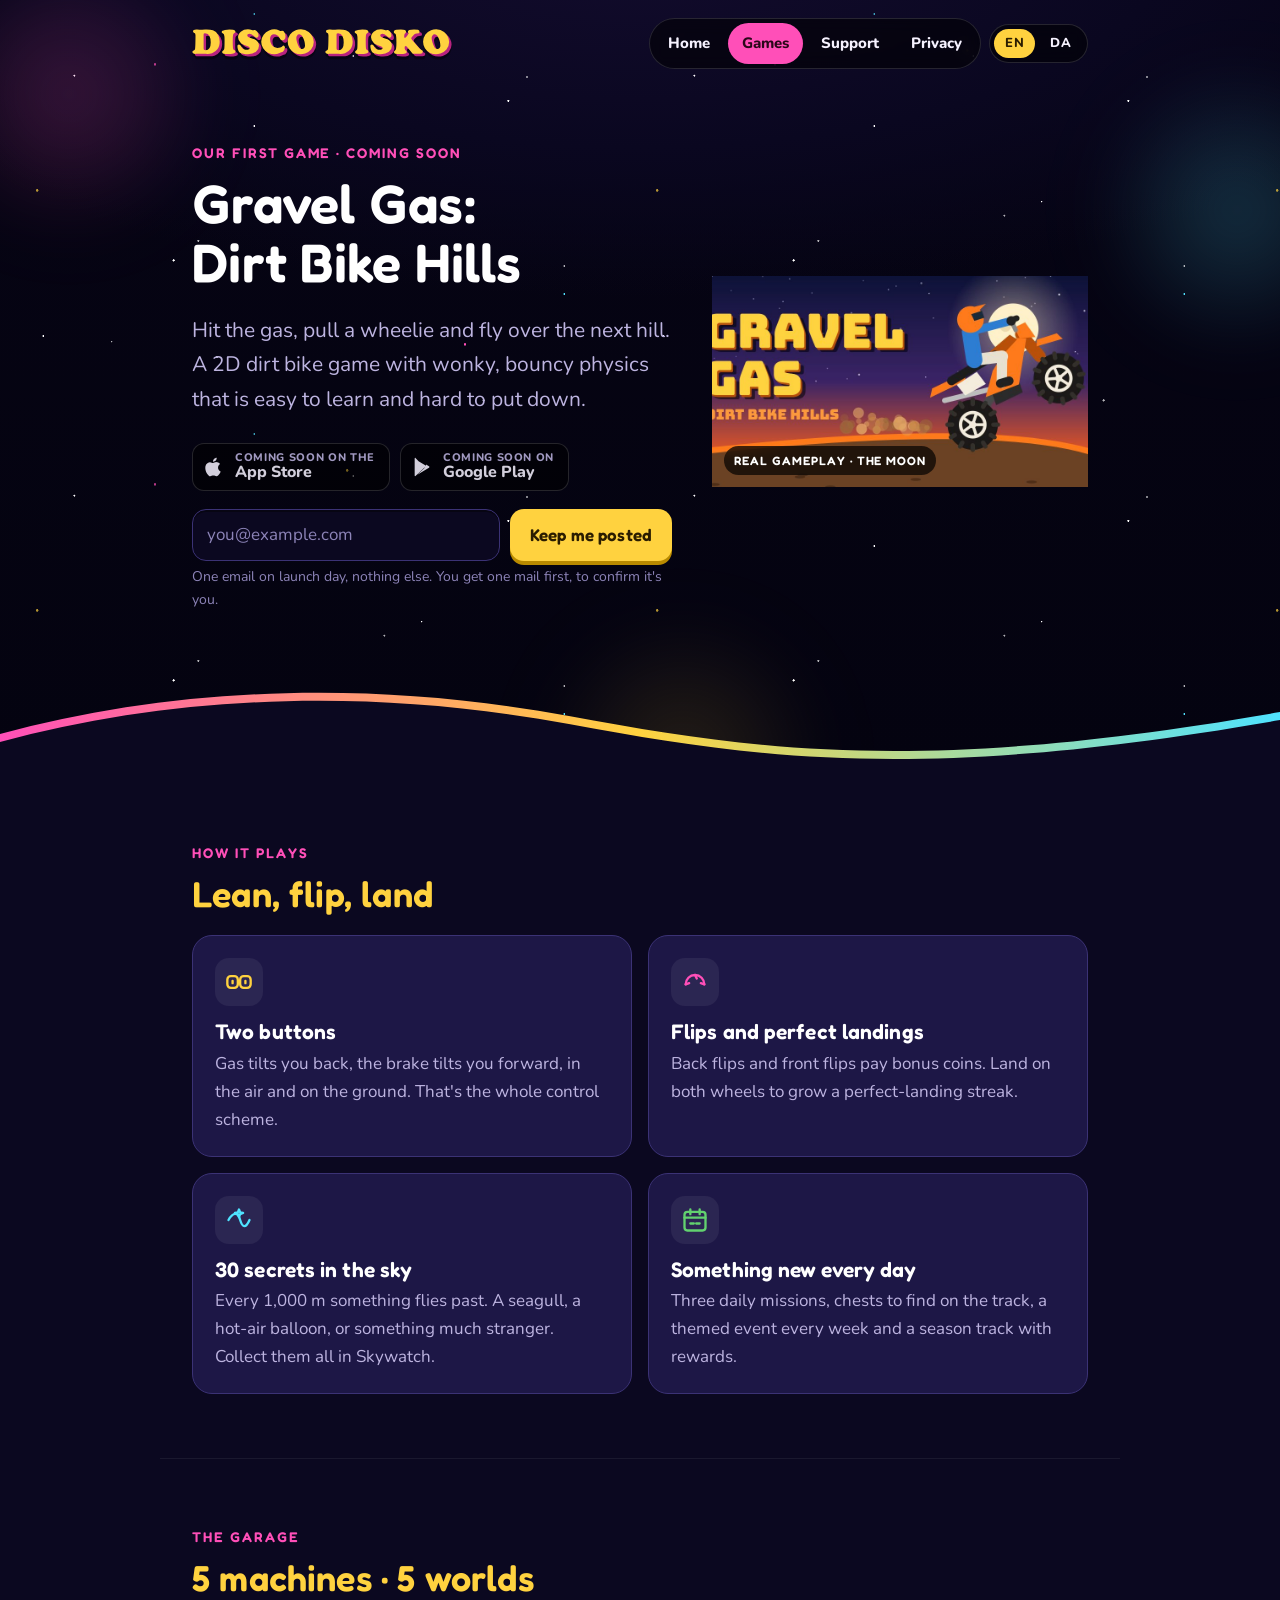
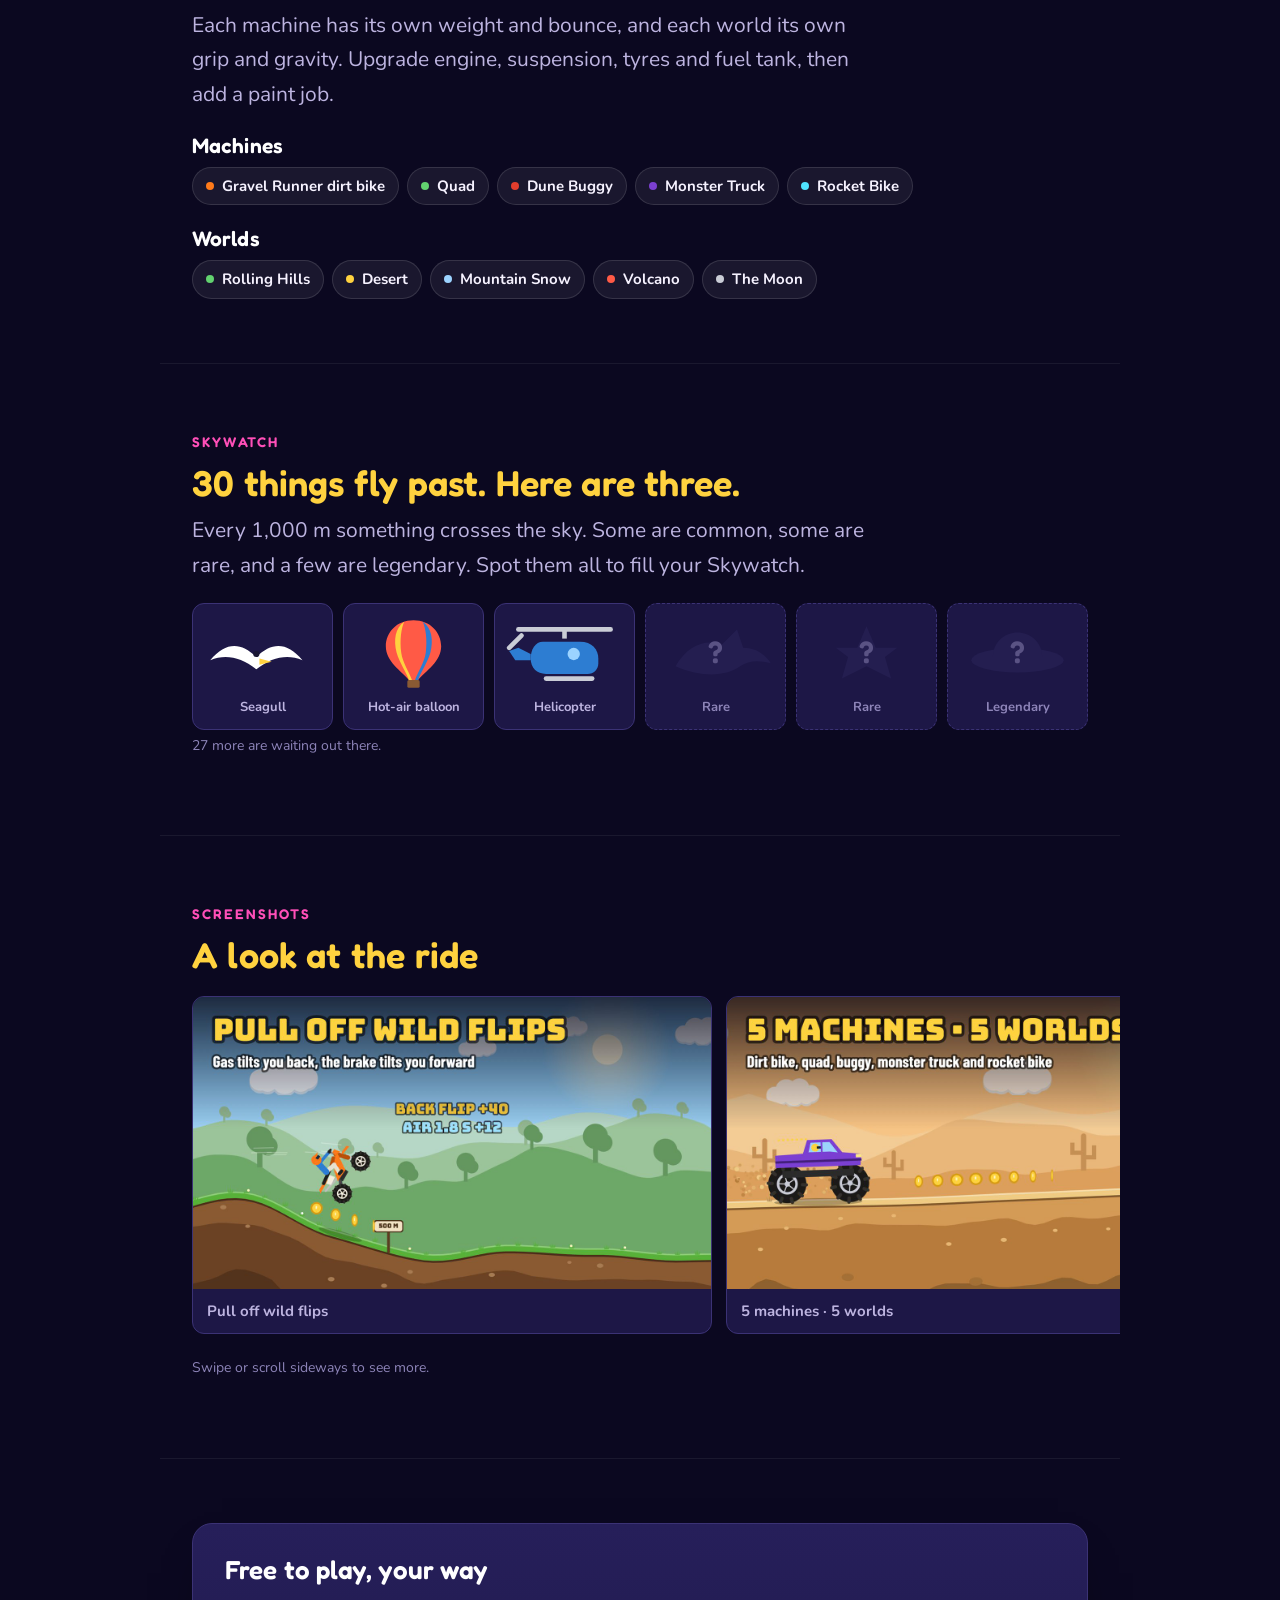
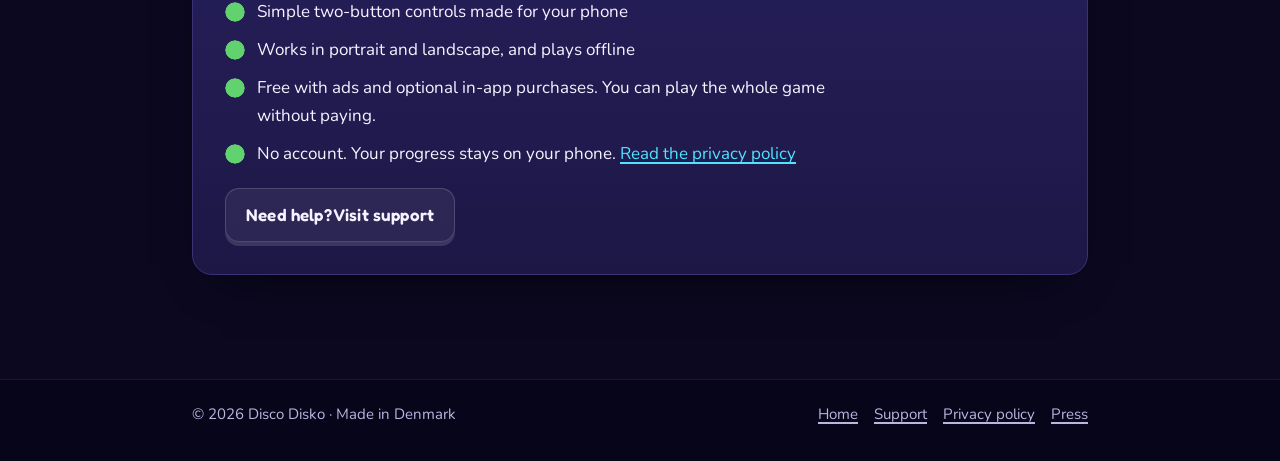
==== commit fa436e29: "Site: a sign-up field for launch mails (front page and both game pages) instead of "write to us"; po" ====
--- a/gravelgas/index.html
+++ b/gravelgas/index.html
@@ -13,7 +13,7 @@
 <meta property="og:type" content="website">
 <meta property="og:title" content="Gravel Gas: Dirt Bike Hills">
 <meta property="og:description" content="Wheelies, flips and wild rides. A 2D dirt bike game for your phone by Disco Disko.">
-<meta property="og:image" content="https://discodisko.com/og.jpg">
+<meta property="og:image" content="https://discodisko.com/gravelgas/og.jpg">
 <meta property="og:image:width" content="1200">
 <meta property="og:image:height" content="630">
 <meta name="twitter:card" content="summary_large_image">
@@ -22,8 +22,8 @@
 <link rel="icon" href="../favicon-32.png" sizes="32x32" type="image/png">
 <link rel="apple-touch-icon" href="../apple-touch-icon.png">
 <link rel="manifest" href="../site.webmanifest">
-<link rel="stylesheet" href="../fonts.css?v=20261104A">
-<link rel="stylesheet" href="../style.css?v=20261104A">
+<link rel="stylesheet" href="../fonts.css?v=20261107">
+<link rel="stylesheet" href="../style.css?v=20261107">
 <script>document.documentElement.className='js'</script>
 <script type="application/ld+json">{"@context":"https://schema.org","@type":"VideoGame","name":"Gravel Gas: Dirt Bike Hills","alternateName":"Grusgas: Motocross på bakker","url":"https://discodisko.com/gravelgas/","image":"https://discodisko.com/gravelgas/feature.jpg","description":"A 2D dirt bike game for phones: wheelies, flips, five machines, five worlds and 30 secrets in the sky.","genre":["Racing","Casual"],"gamePlatform":["iOS","Android"],"applicationCategory":"Game","operatingSystem":"iOS, Android","inLanguage":["en","da"],"author":{"@type":"Organization","name":"Disco Disko","url":"https://discodisko.com/"},"offers":{"@type":"Offer","price":"0","priceCurrency":"USD","availability":"https://schema.org/PreOrder"}}</script>
 </head>
@@ -59,8 +59,14 @@
           <span class="store" aria-disabled="true"><svg viewBox="0 0 24 24" aria-hidden="true"><path d="M16.4 12.6c0-2.6 2.1-3.8 2.2-3.9-1.2-1.8-3.1-2-3.7-2-1.6-.2-3.1.9-3.9.9-.8 0-2-.9-3.4-.9-1.7 0-3.3 1-4.2 2.6-1.8 3.1-.5 7.8 1.3 10.3.9 1.2 1.9 2.6 3.2 2.6 1.3-.1 1.8-.8 3.4-.8s2 .8 3.4.8 2.3-1.3 3.1-2.5c1-1.4 1.4-2.8 1.4-2.9-.1 0-2.8-1.1-2.8-4.2zM13.9 5c.7-.9 1.2-2 1-3.2-1 0-2.2.7-2.9 1.5-.6.7-1.2 1.9-1.1 3 1.1.1 2.3-.6 3-1.3z"/></svg><span><small>Coming soon on the</small>App Store</span></span>
           <span class="store" aria-disabled="true"><svg viewBox="0 0 24 24" aria-hidden="true"><path d="M4 2.6v18.8c0 .5.5.8.9.5l9.8-9.4L4.9 2.1c-.4-.3-.9 0-.9.5zm12.4 8.1L6.9 4.9l8.1 7.8-8.1 7.8 9.5-5.8 3.2-1.9c.6-.4.6-1.2 0-1.6l-3.2-1.9z"/></svg><span><small>Coming soon on</small>Google Play</span></span>
         </div>
-        <p class="actions" style="margin-top:18px"><a class="btn" href="mailto:contact@discodisko.com?subject=Tell%20me%20when%20Gravel%20Gas%20is%20out&amp;body=Hi%20Disco%20Disko%2C%0A%0APlease%20send%20me%20one%20email%20when%20Gravel%20Gas%20is%20in%20the%20App%20Store%20or%20on%20Google%20Play.%0A%0AI%20play%20on%3A%20iPhone%20%2F%20Android">Tell me when it's out</a></p>
-        <p class="hint">One email on launch day, nothing else.</p>
+        <form class="signup" action="https://buttondown.com/api/emails/embed-subscribe/discodisko" method="post" style="margin-top:18px">
+          <label class="sr-only" for="nl-email">Your email address</label>
+          <input id="nl-email" type="email" name="email" placeholder="you@example.com" required autocomplete="email" inputmode="email">
+          <input type="hidden" name="embed" value="1">
+          <input type="hidden" name="metadata__source" value="gravel-gas">
+          <button class="btn gold" type="submit">Keep me posted</button>
+        </form>
+        <p class="hint">One email on launch day, nothing else. You get one mail first, to confirm it's you.</p>
       </div>
       <div data-lang-section="da" lang="da">
         <span class="kicker">Vores første spil · kommer snart</span>
@@ -70,8 +76,14 @@
           <span class="store" aria-disabled="true"><svg viewBox="0 0 24 24" aria-hidden="true"><path d="M16.4 12.6c0-2.6 2.1-3.8 2.2-3.9-1.2-1.8-3.1-2-3.7-2-1.6-.2-3.1.9-3.9.9-.8 0-2-.9-3.4-.9-1.7 0-3.3 1-4.2 2.6-1.8 3.1-.5 7.8 1.3 10.3.9 1.2 1.9 2.6 3.2 2.6 1.3-.1 1.8-.8 3.4-.8s2 .8 3.4.8 2.3-1.3 3.1-2.5c1-1.4 1.4-2.8 1.4-2.9-.1 0-2.8-1.1-2.8-4.2zM13.9 5c.7-.9 1.2-2 1-3.2-1 0-2.2.7-2.9 1.5-.6.7-1.2 1.9-1.1 3 1.1.1 2.3-.6 3-1.3z"/></svg><span><small>Kommer snart i</small>App Store</span></span>
           <span class="store" aria-disabled="true"><svg viewBox="0 0 24 24" aria-hidden="true"><path d="M4 2.6v18.8c0 .5.5.8.9.5l9.8-9.4L4.9 2.1c-.4-.3-.9 0-.9.5zm12.4 8.1L6.9 4.9l8.1 7.8-8.1 7.8 9.5-5.8 3.2-1.9c.6-.4.6-1.2 0-1.6l-3.2-1.9z"/></svg><span><small>Kommer snart på</small>Google Play</span></span>
         </div>
-        <p class="actions" style="margin-top:18px"><a class="btn" href="mailto:contact@discodisko.com?subject=Giv%20mig%20besked%2C%20n%C3%A5r%20Grusgas%20udkommer&amp;body=Hej%20Disco%20Disko%0A%0ASend%20mig%20gerne%20%C3%A9n%20mail%2C%20n%C3%A5r%20Grusgas%20er%20i%20App%20Store%20eller%20p%C3%A5%20Google%20Play.%0A%0AJeg%20spiller%20p%C3%A5%3A%20iPhone%20%2F%20Android">Giv mig besked, når det udkommer</a></p>
-        <p class="hint">Én mail på udgivelsesdagen, ikke andet.</p>
+        <form class="signup" action="https://buttondown.com/api/emails/embed-subscribe/discodisko" method="post" style="margin-top:18px">
+          <label class="sr-only" for="nl-email-da">Din e-mailadresse</label>
+          <input id="nl-email-da" type="email" name="email" placeholder="dig@eksempel.dk" required autocomplete="email" inputmode="email">
+          <input type="hidden" name="embed" value="1">
+          <input type="hidden" name="metadata__source" value="gravel-gas">
+          <button class="btn gold" type="submit">Giv mig besked</button>
+        </form>
+        <p class="hint">Én mail på udgivelsesdagen, ikke andet. Du får først én mail, hvor du bekræfter, at det er dig.</p>
       </div>
     </div>
     <div class="clip">
@@ -254,6 +266,6 @@
     <nav aria-label="Footer"><a href="../"><span data-lang-section="en">Home</span><span data-lang-section="da" lang="da">Forside</span></a><a href="../support/"><span data-lang-section="en">Support</span><span data-lang-section="da" lang="da">Hjælp</span></a><a href="../privacy/"><span data-lang-section="en">Privacy policy</span><span data-lang-section="da" lang="da">Privatlivspolitik</span></a><a href="../press/"><span data-lang-section="en">Press</span><span data-lang-section="da" lang="da">Presse</span></a></nav>
   </div>
 </footer>
-<script src="../site.js?v=20261104A"></script>
+<script src="../site.js?v=20261107"></script>
 </body>
 </html>
--- a/style.css
+++ b/style.css
@@ -203,6 +203,13 @@
 .gallery figcaption{padding:10px 14px;font-weight:700;font-size:15px;color:var(--muted)}
 @media (min-width:900px){.gallery{grid-auto-columns:min(60%,520px)}}
 .hint{font-size:14px;color:var(--faint);margin-top:4px}
+.sr-only{position:absolute;width:1px;height:1px;margin:-1px;padding:0;overflow:hidden;clip:rect(0 0 0 0);white-space:nowrap;border:0}
+.signup{display:flex;gap:10px;flex-wrap:wrap;align-items:stretch;max-width:520px}
+.signup input[type=email]{flex:1 1 200px;min-width:0;font:inherit;font-size:17px;padding:11px 14px;border-radius:14px;border:1px solid var(--line);background:var(--night);color:var(--text);box-shadow:inset 0 2px 0 #0006}
+.signup input[type=email]::placeholder{color:var(--faint)}
+.signup input[type=email]:focus{border-color:var(--pink)}
+.signup .btn{flex:none}
+@media (max-width:700px){.hero .signup{justify-content:center}}
 
 /* ---------- legal / support pages ---------- */
 .crumb{position:relative;z-index:1;display:flex;align-items:center;gap:14px;padding-top:26px;padding-bottom:clamp(70px,11vw,110px)}
